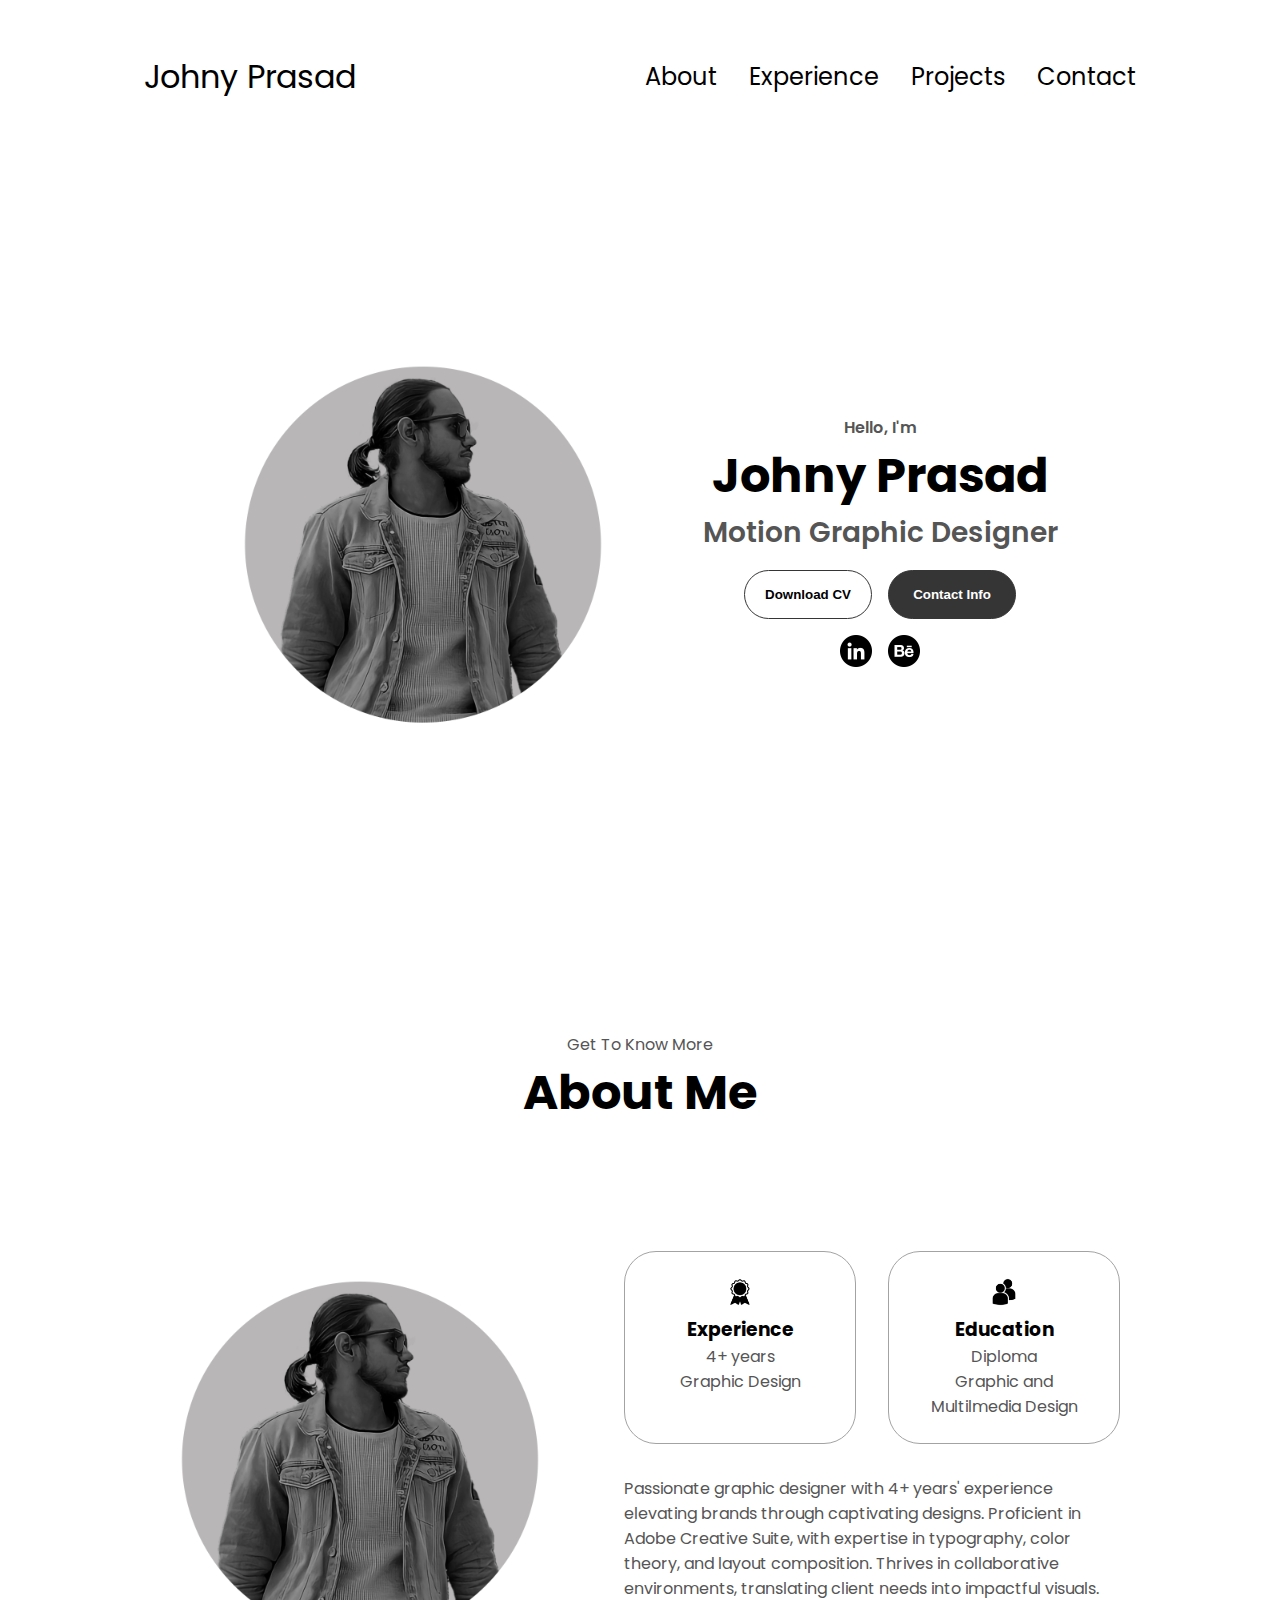
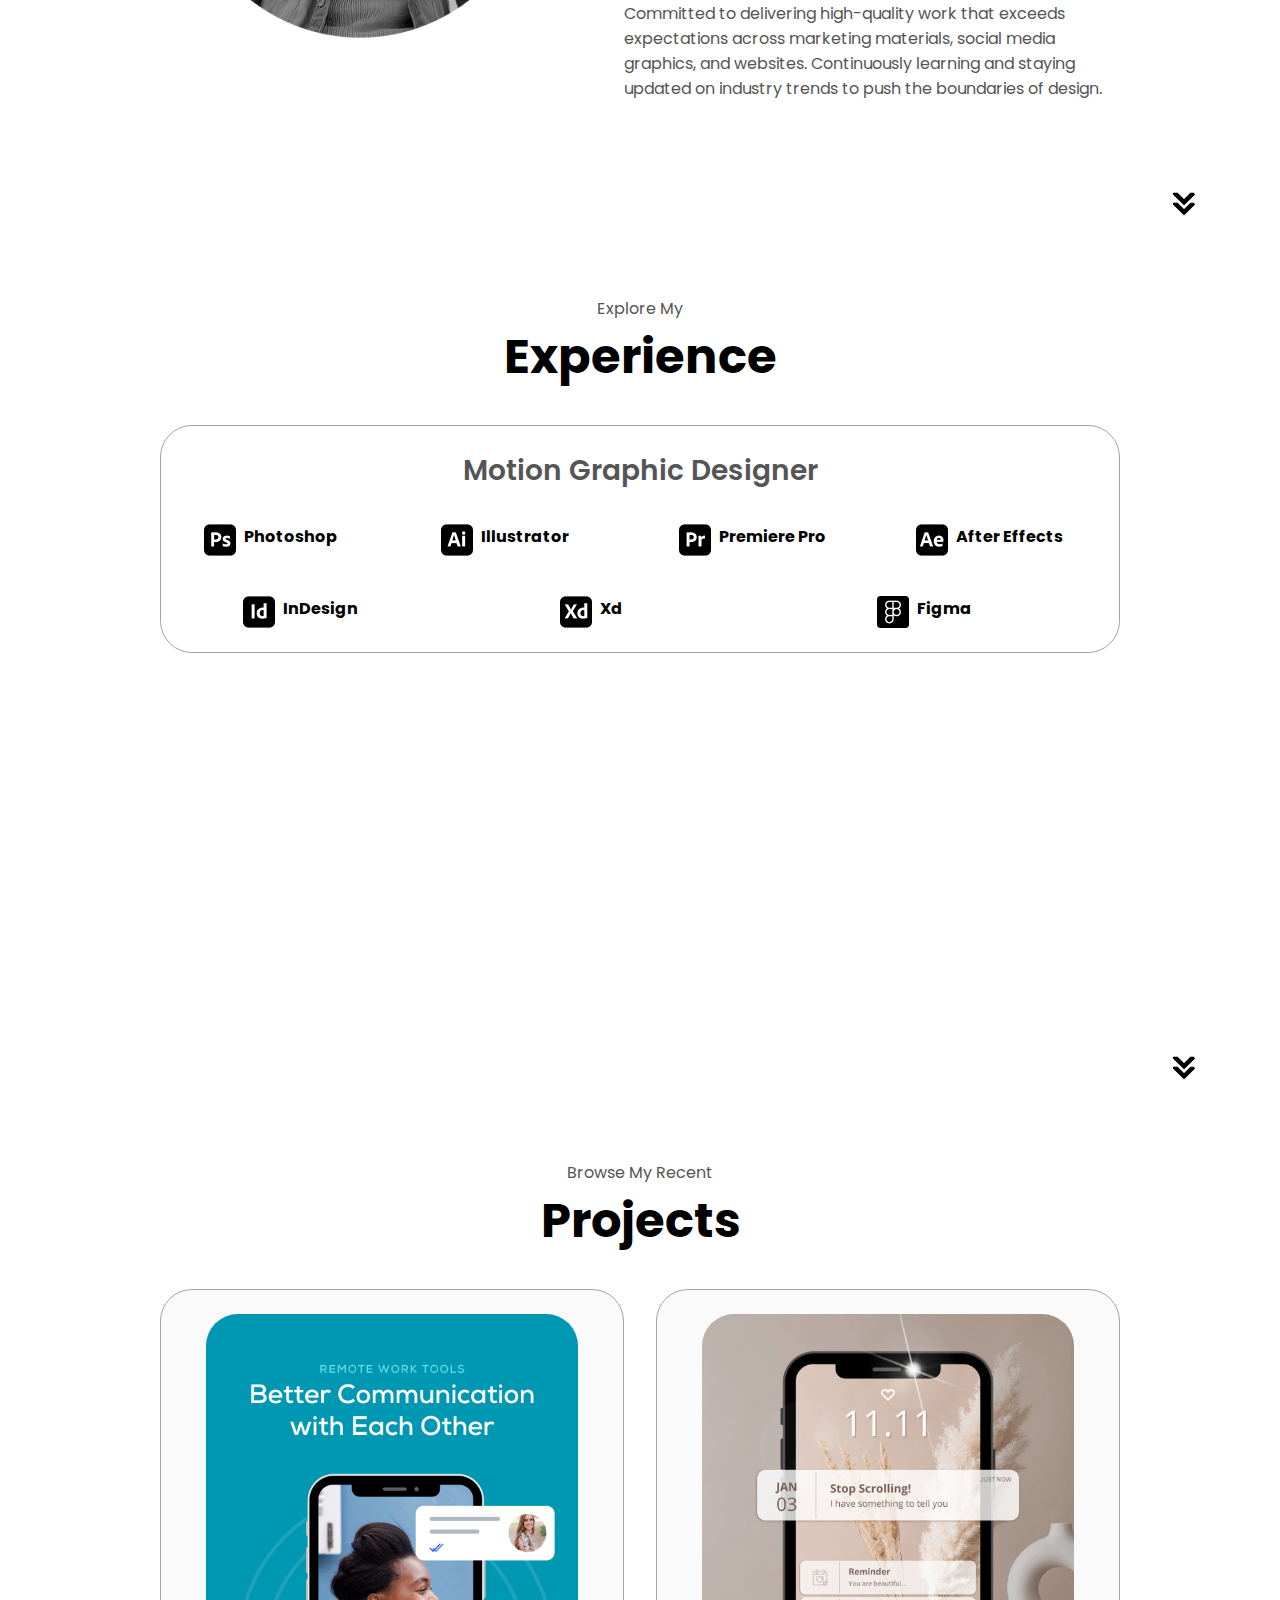
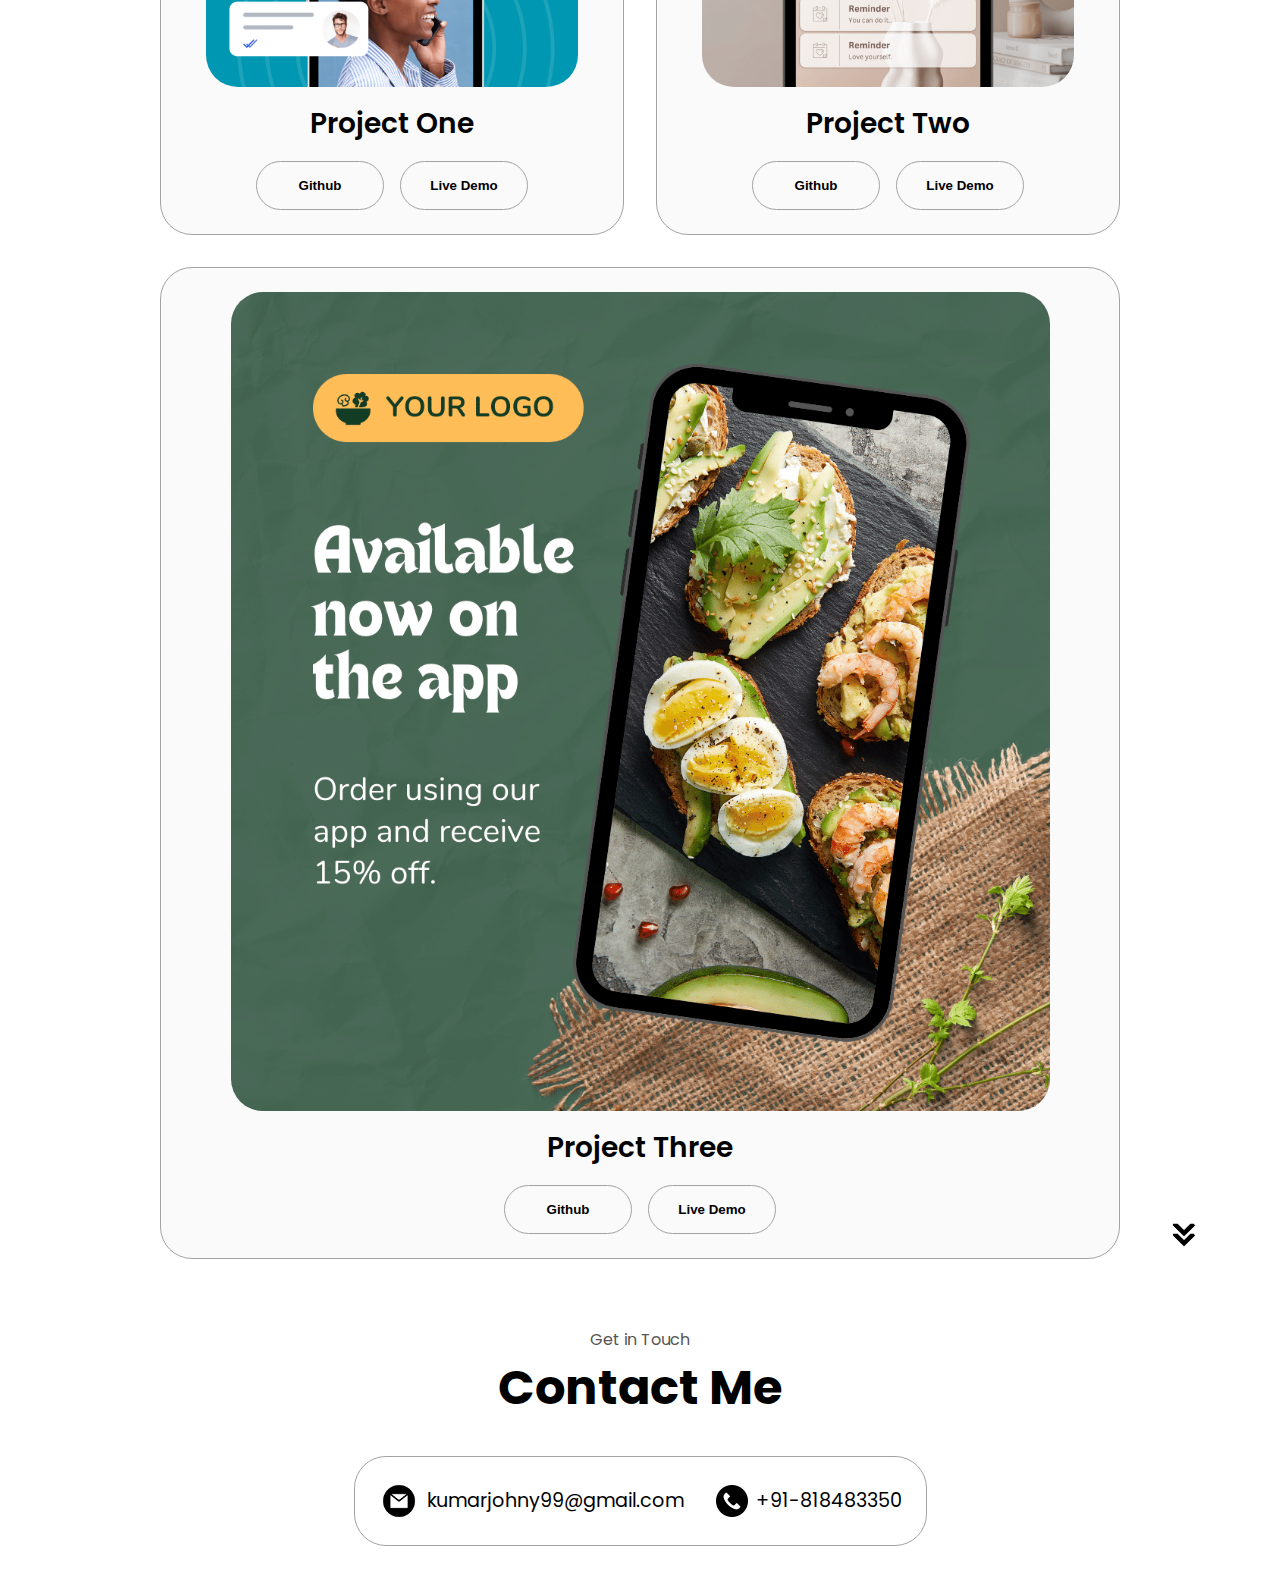
==== index.html @ 53eb22d5 "first commit" ====
<!DOCTYPE html>
<html lang="en">
  <head>
    <meta charset="UTF-8" />
    <meta http-equiv="X-UA-Compatible" content="IE=edge" />
    <meta name="viewport" content="width=device-width, initial-scale=1.0" />
    <title>My Portfolio</title>
    <link rel="stylesheet" href="style.css" />
    <link rel="stylesheet" href="mediaqueries.css" />
  </head>
  <body>
    <nav id="desktop-nav">
      <div class="logo">Johny Prasad</div>
      <div>
        <ul class="nav-links">
          <li><a href="#about">About</a></li>
          <li><a href="#experience">Experience</a></li>
          <li><a href="#projects">Projects</a></li>
          <li><a href="#contact">Contact</a></li>
        </ul>
      </div>
    </nav>
    <nav id="hamburger-nav">
      <div class="logo">Johny Prasad</div>
      <div class="hamburger-menu">
        <div class="hamburger-icon" onclick="toggleMenu()">
          <span></span>
          <span></span>
          <span></span>
        </div>
        <div class="menu-links">
          <li><a href="#about" onclick="toggleMenu()">About</a></li>
          <li><a href="#experience" onclick="toggleMenu()">Experience</a></li>
          <li><a href="#projects" onclick="toggleMenu()">Projects</a></li>
          <li><a href="#contact" onclick="toggleMenu()">Contact</a></li>
        </div>
      </div>
    </nav>
    <section id="profile">
      <div class="section__pic-container">
        <img src="./assets/Side-Pic.png" alt="Johny Prasad profile picture" />
      </div>
      <div class="section__text">
        <p class="section__text__p1">Hello, I'm</p>
        <h1 class="title">Johny Prasad</h1>
        <p class="section__text__p2">Motion Graphic Designer</p>
        <div class="btn-container">
          <button
            class="btn btn-color-2"
            onclick="window.open('https://drive.google.com/file/d/11PtDgkgRoBOs88PvQXS603G0ppACCAJQ/view', '_blank')"
          >
            Download CV
          </button>
          <button class="btn btn-color-1" onclick="location.href='#contact'">
            Contact Info
          </button>
        </div>
        <div id="socials-container">
          <a href="https://www.linkedin.com/in/johny-prasad/" target="_blank">
            <img
            src="./assets/linkedin.png"
            alt="My LinkedIn profile"
            class="icon"
            />
          </a>
          <a href="https://www.behance.net/johnyprasad" target="_blank">
            <img
            src="./assets/behance.png"
            alt="My Behance profile"
            class="icon"
            />
          </a>
        </div>
      </div>
    </section>
    <section id="about">
      <p class="section__text__p1">Get To Know More</p>
      <h1 class="title">About Me</h1>
      <div class="section-container">
        <div class="section__pic-container">
          <img
            src="./assets/Side-Pic.png"
            alt="Profile picture"
            class="about-pic"
          />
        </div>
        <div class="about-details-container">
          <div class="about-containers">
            <div class="details-container">
              <img
                src="./assets/experience.png"
                alt="Experience icon"
                class="icon"
              />
              <h3>Experience</h3>
              <p>4+ years <br />Graphic Design</p>
            </div>
            <div class="details-container">
              <img
                src="./assets/education.png"
                alt="Education icon"
                class="icon"
              />
              <h3>Education</h3>
              <p>Diploma<br />Graphic and Multilmedia Design</p>
            </div>
          </div>
          <div class="text-container">
            <p>
              Passionate graphic designer with 4+ years' experience elevating brands through captivating designs. Proficient in Adobe Creative Suite, with expertise in typography, color theory, and layout composition. Thrives in collaborative environments, translating client needs into impactful visuals. Committed to delivering high-quality work that exceeds expectations across marketing materials, social media graphics, and websites. Continuously learning and staying updated on industry trends to push the boundaries of design.
            </p>
          </div>
        </div>
      </div>
      <img
        src="./assets/arrow.png"
        alt="Arrow icon"
        class="icon arrow"
        onclick="location.href='#experience'"
      />
    </section>
    <section id="experience">
      <p class="section__text__p1">Explore My</p>
      <h1 class="title">Experience</h1>
      <div class="experience-details-container">
        <div class="about-containers">
          <div class="details-container">
            <h2 class="experience-sub-title">Motion Graphic Designer</h2>
            <div class="article-container">
              <article>
                <img
                  src="./assets/photoshop.png"
                  alt="Experience icon"
                  class="icon"
                />
                <div>
                  <h4>Photoshop</h4>
                </div>
              </article>
              <article>
                <img
                  src="./assets/illustrator.png"
                  alt="Experience icon"
                  class="icon"
                />
                <div>
                  <h4>Illustrator</h4>
                </div>
              </article>
              <article>
                <img
                  src="./assets/premiere-pro.png"
                  alt="Experience icon"
                  class="icon"
                />
                <div>
                  <h4>Premiere Pro</h4>
                </div>
              </article>
              <article>
                <img
                  src="./assets/after-effects.png"
                  alt="Experience icon"
                  class="icon"
                />
                <div>
                  <h4>After Effects</h4>
                </div>
              </article>
              <article>
                <img
                  src="./assets/indesign.png"
                  alt="Experience icon"
                  class="icon"
                />
                <div>
                  <h4>InDesign</h4>
                </div>
              </article>
              <article>
                <img
                  src="./assets/xd.png"
                  alt="Experience icon"
                  class="icon"
                />
                <div>
                  <h4>Xd</h4>
                </div>
              </article>
              <article>
                <img
                  src="./assets/figma.png"
                  alt="Experience icon"
                  class="icon"
                />
                <div>
                  <h4>Figma</h4>
                </div>
              </article>
            </div>
          </div>
          
        </div>
      </div>
      <img
        src="./assets/arrow.png"
        alt="Arrow icon"
        class="icon arrow"
        onclick="location.href='#projects'"
      />
    </section>
    <section id="projects">
      <p class="section__text__p1">Browse My Recent</p>
      <h1 class="title">Projects</h1>
      <div class="experience-details-container">
        <div class="about-containers">
          <div class="details-container color-container">
            <div class="article-container">
              <img
                src="./assets/project-1.png"
                alt="Project 1"
                class="project-img"
              />
            </div>
            <h2 class="experience-sub-title project-title">Project One</h2>
            <div class="btn-container">
              <button
                class="btn btn-color-2 project-btn"
                onclick="location.href='https://github.com/'"
              >
                Github
              </button>
              <button
                class="btn btn-color-2 project-btn"
                onclick="location.href='https://github.com/'"
              >
                Live Demo
              </button>
            </div>
          </div>
          <div class="details-container color-container">
            <div class="article-container">
              <img
                src="./assets/project-2.png"
                alt="Project 2"
                class="project-img"
              />
            </div>
            <h2 class="experience-sub-title project-title">Project Two</h2>
            <div class="btn-container">
              <button
                class="btn btn-color-2 project-btn"
                onclick="location.href='https://github.com/'"
              >
                Github
              </button>
              <button
                class="btn btn-color-2 project-btn"
                onclick="location.href='https://github.com/'"
              >
                Live Demo
              </button>
            </div>
          </div>
          <div class="details-container color-container">
            <div class="article-container">
              <img
                src="./assets/project-3.png"
                alt="Project 3"
                class="project-img"
              />
            </div>
            <h2 class="experience-sub-title project-title">Project Three</h2>
            <div class="btn-container">
              <button
                class="btn btn-color-2 project-btn"
                onclick="location.href='https://github.com/'"
              >
                Github
              </button>
              <button
                class="btn btn-color-2 project-btn"
                onclick="location.href='https://github.com/'"
              >
                Live Demo
              </button>
            </div>
          </div>
        </div>
      </div>
      <img
        src="./assets/arrow.png"
        alt="Arrow icon"
        class="icon arrow"
        onclick="location.href='#contact'"
      />
    </section>
    <section id="contact">
      <p class="section__text__p1">Get in Touch</p>
      <h1 class="title">Contact Me</h1>
      <div class="contact-info-upper-container">
        <div class="contact-info-container">
          <img
            src="./assets/email.png"
            alt="Email icon"
            class="icon contact-icon email-icon"
          />
          <p><a href="https://mail.google.com/mail/u/0/?fs=1&to=kumarjohny99@gmail.com&tf=cm" target="_blank">kumarjohny99@gmail.com</a></p>
        </div>
        <div class="contact-info-container">
          <img
            src="./assets/phone-call.png"
            alt="Phone icon"
            class="icon contact-icon"
          />
          <p><a href="tel:+91818483350">+91-818483350</a></p>
        </div>
      </div>
    </section>

    <script src="script.js"></script>
  </body>
</html>
---- style.css ----
/* GENERAL */

@import url("https://fonts.googleapis.com/css2?family=Poppins:wght@300;400;500;600&display=swap");

* {
  margin: 0;
  padding: 0;
}

body {
  font-family: "Poppins", sans-serif;
}

html {
  scroll-behavior: smooth;
}

p {
  color: rgb(85, 85, 85);
}

/* TRANSITION */

a,
.btn {
  transition: all 300ms ease;
}

/* DESKTOP NAV */

nav,
.nav-links {
  display: flex;
}

nav {
  justify-content: space-around;
  align-items: center;
  height: 17vh;
}

.nav-links {
  gap: 2rem;
  list-style: none;
  font-size: 1.5rem;
}

a {
  color: black;
  text-decoration: none;
  text-decoration-color: white;
}

a:hover {
  color: grey;
  text-decoration: underline;
  text-underline-offset: 1rem;
  text-decoration-color: rgb(181, 181, 181);
}

.logo {
  font-size: 2rem;
}

.logo:hover {
  cursor: default;
}

/* HAMBURGER MENU */

#hamburger-nav {
  display: none;
}

.hamburger-menu {
  position: relative;
  display: inline-block;
}

.hamburger-icon {
  display: flex;
  flex-direction: column;
  justify-content: space-between;
  height: 24px;
  width: 30px;
  cursor: pointer;
}

.hamburger-icon span {
  width: 100%;
  height: 2px;
  background-color: black;
  transition: all 0.3 ease-in-out;
}

.menu-links {
  position: absolute;
  top: 100%;
  right: 0;
  background-color: white;
  width: fit-content;
  max-height: 0;
  overflow: hidden;
  transition: all 0.3 ease-in-out;
}

.menu-links a {
  display: block;
  padding: 10px;
  text-align: center;
  font-size: 1.5rem;
  color: black;
  text-decoration: none;
  transition: all 0.3 ease-in-out;
}

.menu-links li {
  list-style: none;
}

.menu-links.open {
  max-height: 300px;
}

.hamburger-icon.open span:first-child {
  transform: rotate(45deg) translate(10px, 5px);
}

.hamburger-icon.open span:nth-child(2) {
  opacity: 0;
}

.hamburger-icon.open span:last-child {
  transform: rotate(-45deg) translate(10px, -5px);
}

.hamburger-icon span:first-child {
  transform: none;
}

.hamburger-icon span:first-child {
  opacity: 1;
}

.hamburger-icon span:first-child {
  transform: none;
}

/* SECTIONS */

section {
  padding-top: 4vh;
  height: 96vh;
  margin: 0 10rem;
  box-sizing: border-box;
  min-height: fit-content;
}

.section-container {
  display: flex;
}

/* PROFILE SECTION */

#profile {
  display: flex;
  justify-content: center;
  gap: 5rem;
  height: 80vh;
}

.section__pic-container {
  display: flex;
  height: 400px;
  width: 400px;
  margin: auto 0;
}

.section__text {
  align-self: center;
  text-align: center;
}

.section__text p {
  font-weight: 600;
}

.section__text__p1 {
  text-align: center;
}

.section__text__p2 {
  font-size: 1.75rem;
  margin-bottom: 1rem;
}

.title {
  font-size: 3rem;
  text-align: center;
}

#socials-container {
  display: flex;
  justify-content: center;
  margin-top: 1rem;
  gap: 1rem;
}

/* ICONS */

.icon {
  cursor: pointer;
  height: 2rem;
}

/* BUTTONS */

.btn-container {
  display: flex;
  justify-content: center;
  gap: 1rem;
}

.btn {
  font-weight: 600;
  transition: all 300ms ease;
  padding: 1rem;
  width: 8rem;
  border-radius: 2rem;
}

.btn-color-1,
.btn-color-2 {
  border: rgb(53, 53, 53) 0.1rem solid;
}

.btn-color-1:hover,
.btn-color-2:hover {
  cursor: pointer;
}

.btn-color-1,
.btn-color-2:hover {
  background: rgb(53, 53, 53);
  color: white;
}

.btn-color-1:hover {
  background: rgb(0, 0, 0);
}

.btn-color-2 {
  background: none;
}

.btn-color-2:hover {
  border: rgb(255, 255, 255) 0.1rem solid;
}

.btn-container {
  gap: 1rem;
}

/* ABOUT SECTION */

#about {
  position: relative;
}

.about-containers {
  gap: 2rem;
  margin-bottom: 2rem;
  margin-top: 2rem;
}

.about-details-container {
  justify-content: center;
  flex-direction: column;
}

.about-containers,
.about-details-container {
  display: flex;
}

.about-pic {
  border-radius: 2rem;
}

.arrow {
  position: absolute;
  right: -5rem;
  bottom: 2.5rem;
}

.details-container {
  padding: 1.5rem;
  flex: 1;
  background: white;
  border-radius: 2rem;
  border: rgb(53, 53, 53) 0.1rem solid;
  border-color: rgb(163, 163, 163);
  text-align: center;
}

.section-container {
  gap: 4rem;
  height: 80%;
}

.section__pic-container {
  height: 400px;
  width: 400px;
  margin: auto 0;
}

/* EXPERIENCE SECTION */

#experience {
  position: relative;
}

.experience-sub-title {
  color: rgb(85, 85, 85);
  font-weight: 600;
  font-size: 1.75rem;
  margin-bottom: 2rem;
}

.experience-details-container {
  display: flex;
  justify-content: center;
  flex-direction: column;
}

.article-container {
  display: flex;
  text-align: initial;
  flex-wrap: wrap;
  flex-direction: row;
  gap: 2.5rem;
  justify-content: space-around;
}

article {
  display: flex;
  width: 10rem;
  /*justify-content: space-around;*/
  gap: 0.5rem;
}

article .icon {
  cursor: default;
}

/* PROJECTS SECTION */

#projects {
  position: relative;
}

.color-container {
  border-color: rgb(163, 163, 163);
  background: rgb(250, 250, 250);
}

.project-img {
  border-radius: 2rem;
  width: 90%;
  height: 90%;
}

.project-title {
  margin: 1rem;
  color: black;
}

.project-btn {
  color: black;
  border-color: rgb(163, 163, 163);
}

/* CONTACT */

#contact {
  display: flex;
  justify-content: center;
  flex-direction: column;
  height: 70vh;
}

.contact-info-upper-container {
  display: flex;
  justify-content: center;
  border-radius: 2rem;
  border: rgb(53, 53, 53) 0.1rem solid;
  border-color: rgb(163, 163, 163);
  background: (250, 250, 250);
  margin: 2rem auto;
  padding: 0.5rem;
}

.contact-info-container {
  display: flex;
  align-items: center;
  justify-content: center;
  gap: 0.5rem;
  margin: 1rem;
}

.contact-info-container p {
  font-size: larger;
}

.contact-icon {
  cursor: default;
}

.email-icon {
  height: 2.5rem;
}

/* FOOTER SECTION */

footer {
  height: 26vh;
  margin: 0 1rem;
}

footer p {
  text-align: center;
}
---- mediaqueries.css ----
@media screen and (max-width: 1400px) {
  #profile {
    height: 83vh;
    margin-bottom: 6rem;
  }
  .about-containers {
    flex-wrap: wrap;
  }
  #contact,
  #projects {
    height: fit-content;
  }
}

@media screen and (max-width: 1200px) {
  #desktop-nav {
    display: none;
  }
  #hamburger-nav {
    display: flex;
  }
  #experience,
  .experience-details-container {
    margin-top: 2rem;
  }
  #profile,
  .section-container {
    display: block;
  }
  .arrow {
    display: none;
  }
  section,
  .section-container {
    height: fit-content;
  }
  section {
    margin: 0 5%;
  }
  .section__pic-container {
    width: 275px;
    height: 275px;
    margin: 0 auto 2rem;
  }
  .about-containers {
    margin-top: 0;
  }
}

@media screen and (max-width: 600px) {
  #contact,
  footer {
    height: 40vh;
  }
  #profile {
    height: 83vh;
    margin-bottom: 0;
  }
  article {
    font-size: 1rem;
  }
  footer nav {
    height: fit-content;
    margin-bottom: 2rem;
  }
  .about-containers,
  .contact-info-upper-container,
  .btn-container {
    flex-wrap: wrap;
  }
  .contact-info-container {
    margin: 0;
  }
  .contact-info-container p,
  .nav-links li a {
    font-size: 1rem;
  }
  .experience-sub-title {
    font-size: 1.25rem;
  }
  .logo {
    font-size: 1.5rem;
  }
  .nav-links {
    flex-direction: column;
    gap: 0.5rem;
    text-align: center;
  }
  .section__pic-container {
    width: auto;
    height: 46vw;
    justify-content: center;
  }
  .section__text__p2 {
    font-size: 1.25rem;
  }
  .title {
    font-size: 2rem;
  }
  .text-container {
    text-align: justify;
  }
}
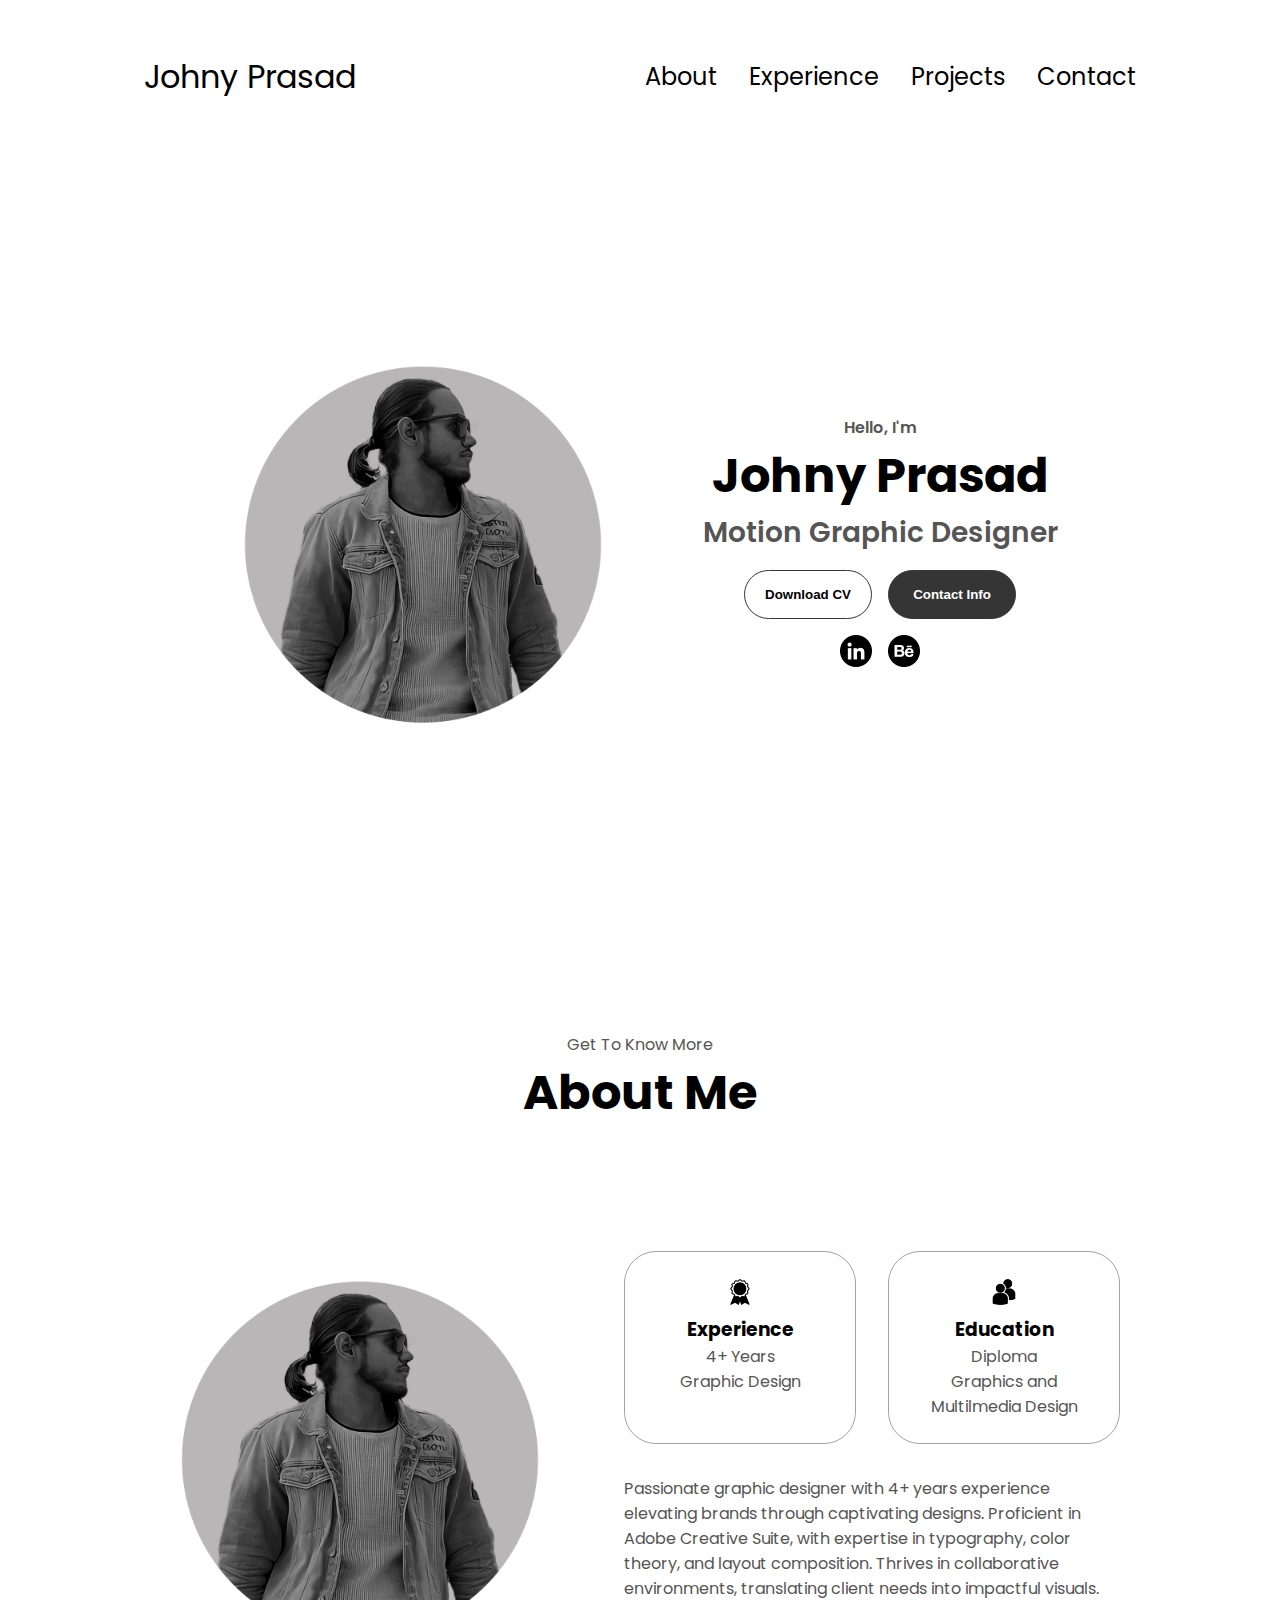
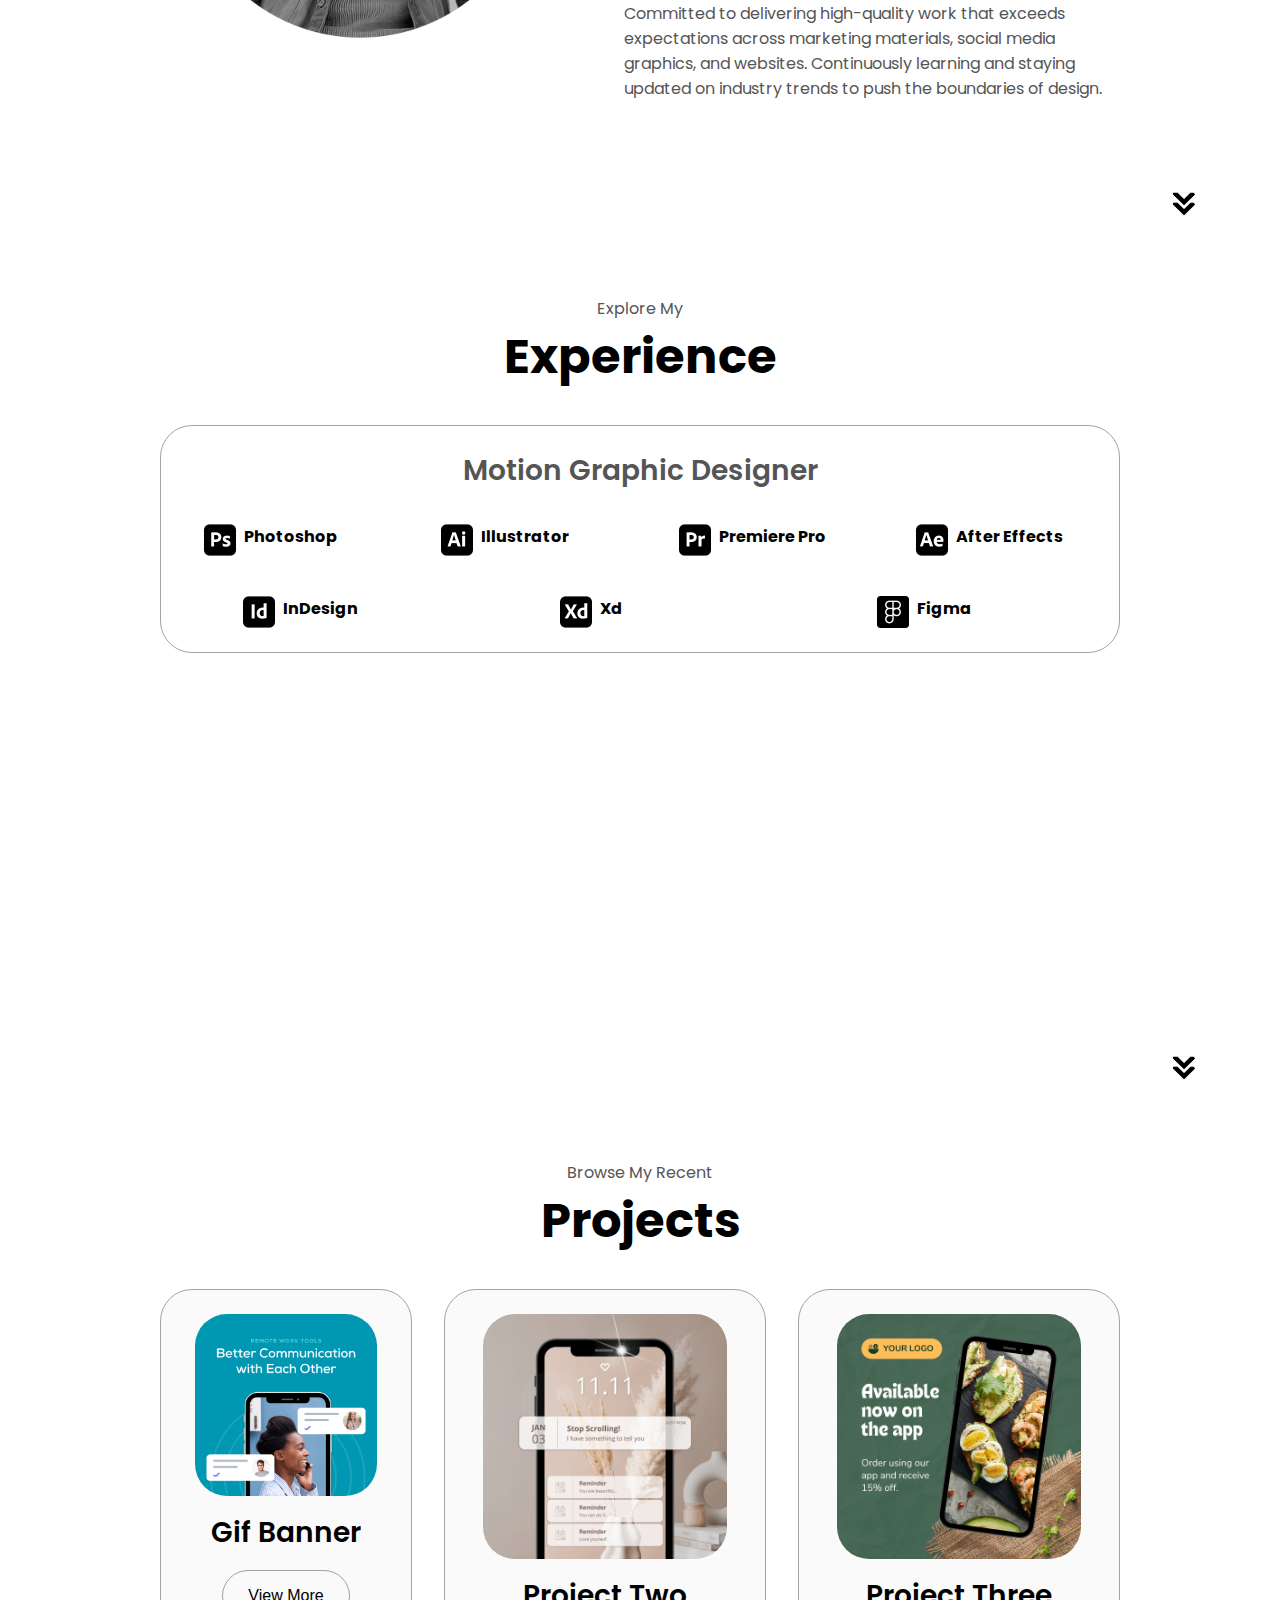
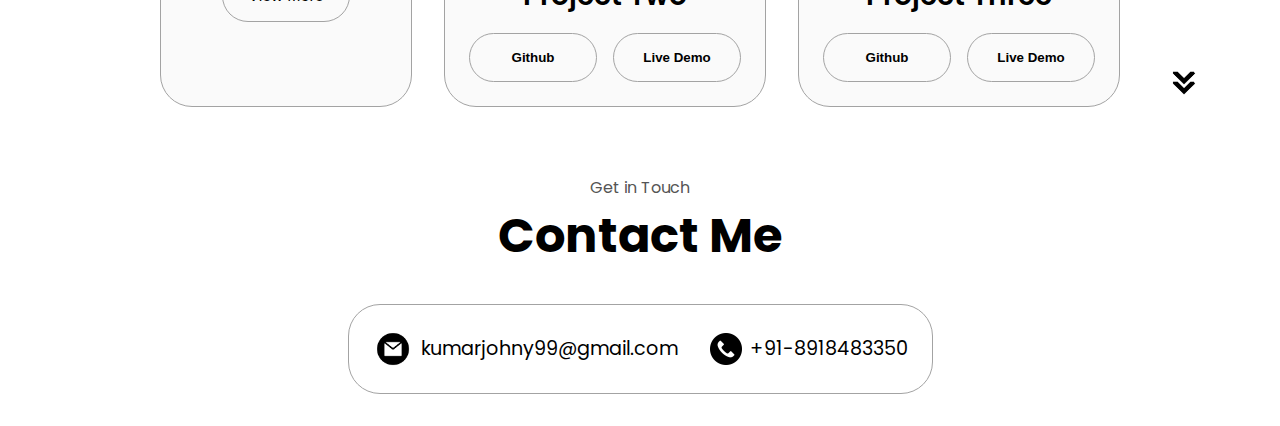
==== commit 0f75c763: "added gifBanner section" ====
--- a/index.html
+++ b/index.html
@@ -4,7 +4,7 @@
     <meta charset="UTF-8" />
     <meta http-equiv="X-UA-Compatible" content="IE=edge" />
     <meta name="viewport" content="width=device-width, initial-scale=1.0" />
-    <title>My Portfolio</title>
+    <title>Johny Prasad</title>
     <link rel="stylesheet" href="style.css" />
     <link rel="stylesheet" href="mediaqueries.css" />
   </head>
@@ -93,7 +93,7 @@
                 class="icon"
               />
               <h3>Experience</h3>
-              <p>4+ years <br />Graphic Design</p>
+              <p>4+ Years <br />Graphic Design</p>
             </div>
             <div class="details-container">
               <img
@@ -102,12 +102,12 @@
                 class="icon"
               />
               <h3>Education</h3>
-              <p>Diploma<br />Graphic and Multilmedia Design</p>
+              <p>Diploma<br />Graphics and Multilmedia Design</p>
             </div>
           </div>
           <div class="text-container">
             <p>
-              Passionate graphic designer with 4+ years' experience elevating brands through captivating designs. Proficient in Adobe Creative Suite, with expertise in typography, color theory, and layout composition. Thrives in collaborative environments, translating client needs into impactful visuals. Committed to delivering high-quality work that exceeds expectations across marketing materials, social media graphics, and websites. Continuously learning and staying updated on industry trends to push the boundaries of design.
+              Passionate graphic designer with 4+ years experience elevating brands through captivating designs. Proficient in Adobe Creative Suite, with expertise in typography, color theory, and layout composition. Thrives in collaborative environments, translating client needs into impactful visuals. Committed to delivering high-quality work that exceeds expectations across marketing materials, social media graphics, and websites. Continuously learning and staying updated on industry trends to push the boundaries of design.
             </p>
           </div>
         </div>
@@ -222,9 +222,9 @@
                 class="project-img"
               />
             </div>
-            <h2 class="experience-sub-title project-title">Project One</h2>
+            <h2 class="experience-sub-title project-title">Gif Banner</h2>
             <div class="btn-container">
-              <button
+              <!-- <button
                 class="btn btn-color-2 project-btn"
                 onclick="location.href='https://github.com/'"
               >
@@ -235,6 +235,14 @@
                 onclick="location.href='https://github.com/'"
               >
                 Live Demo
+              </button> -->
+
+              <button
+                class="btn btn-color-2 project-btn"
+                onclick="location.href='projects/gifbanners.html'"
+                style="font-size: 16px; font-weight: 200;"
+              >
+                View More
               </button>
             </div>
           </div>
@@ -250,7 +258,7 @@
             <div class="btn-container">
               <button
                 class="btn btn-color-2 project-btn"
-                onclick="location.href='https://github.com/'"
+                onclick="location.href='projects/gifbanners.html'"
               >
                 Github
               </button>
@@ -313,7 +321,7 @@
             alt="Phone icon"
             class="icon contact-icon"
           />
-          <p><a href="tel:+91818483350">+91-818483350</a></p>
+          <p><a href="tel:+918918483350">+91-8918483350</a></p>
         </div>
       </div>
     </section>
